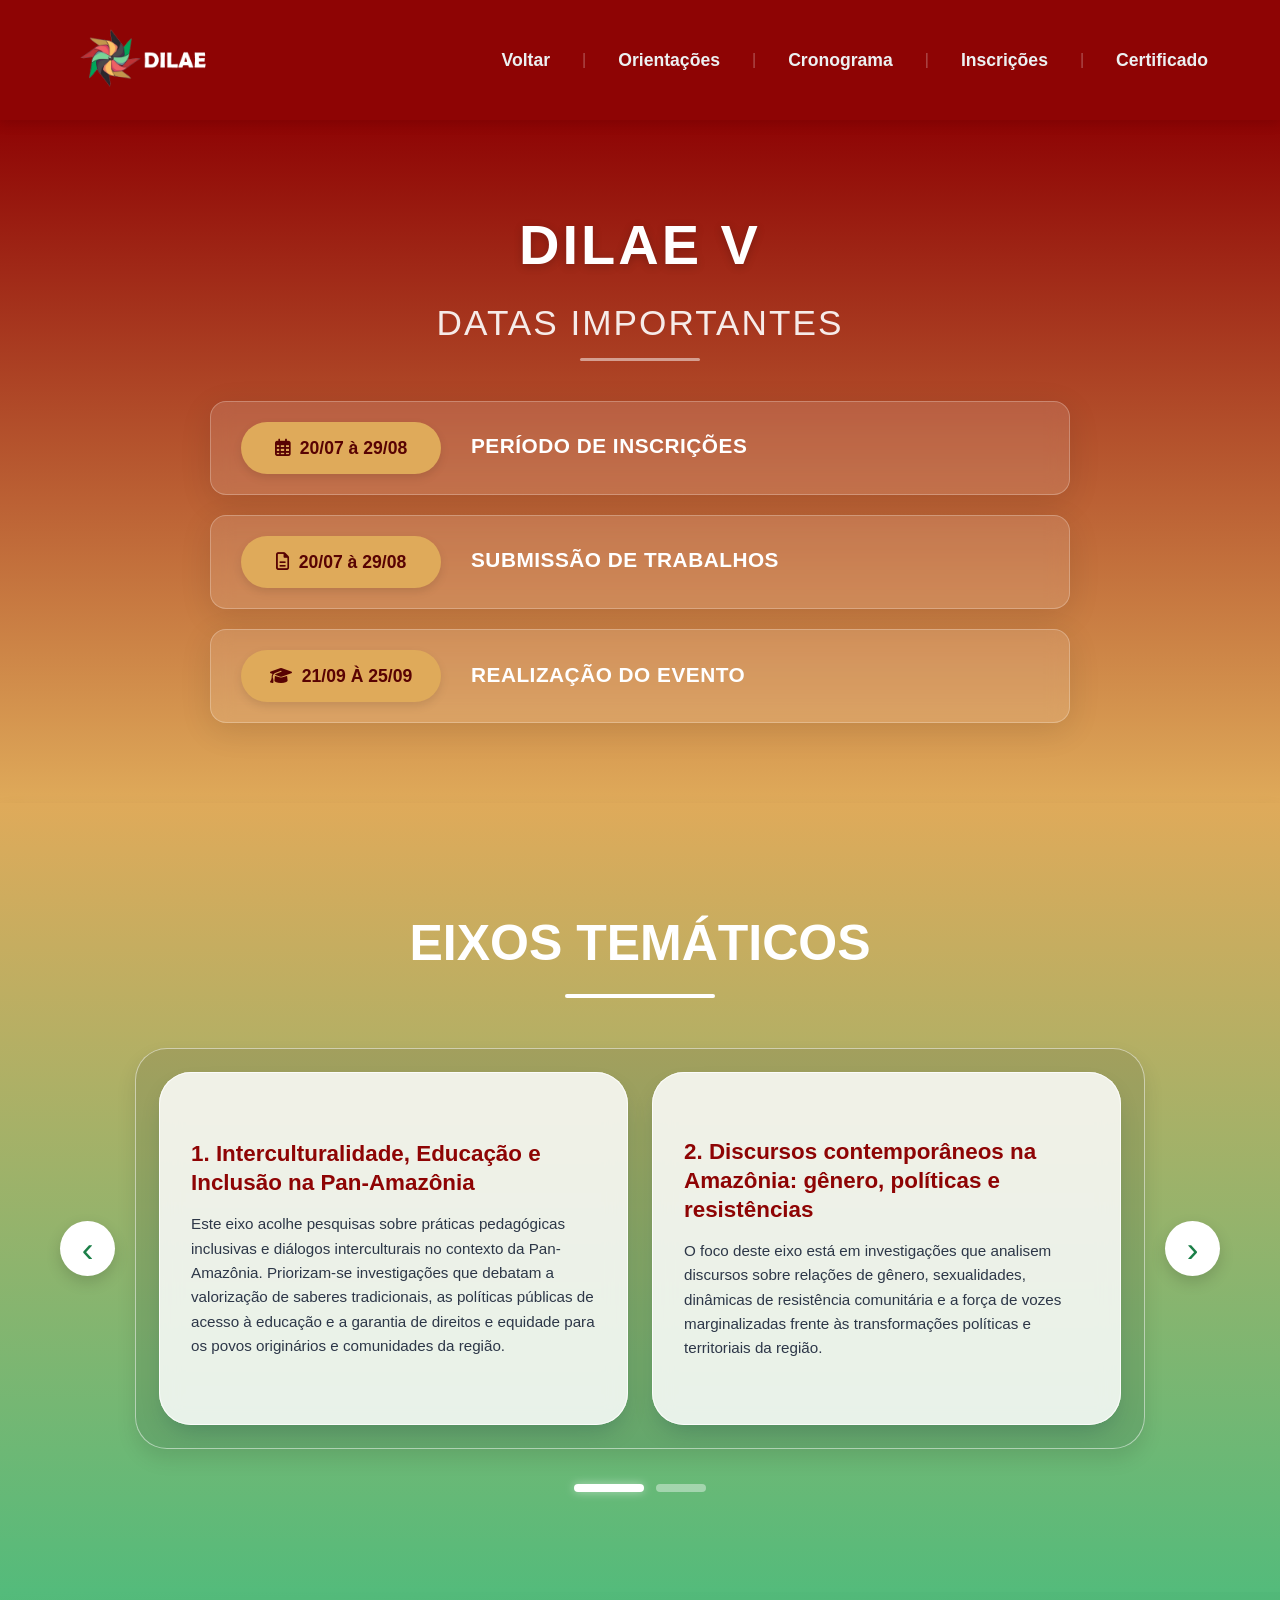
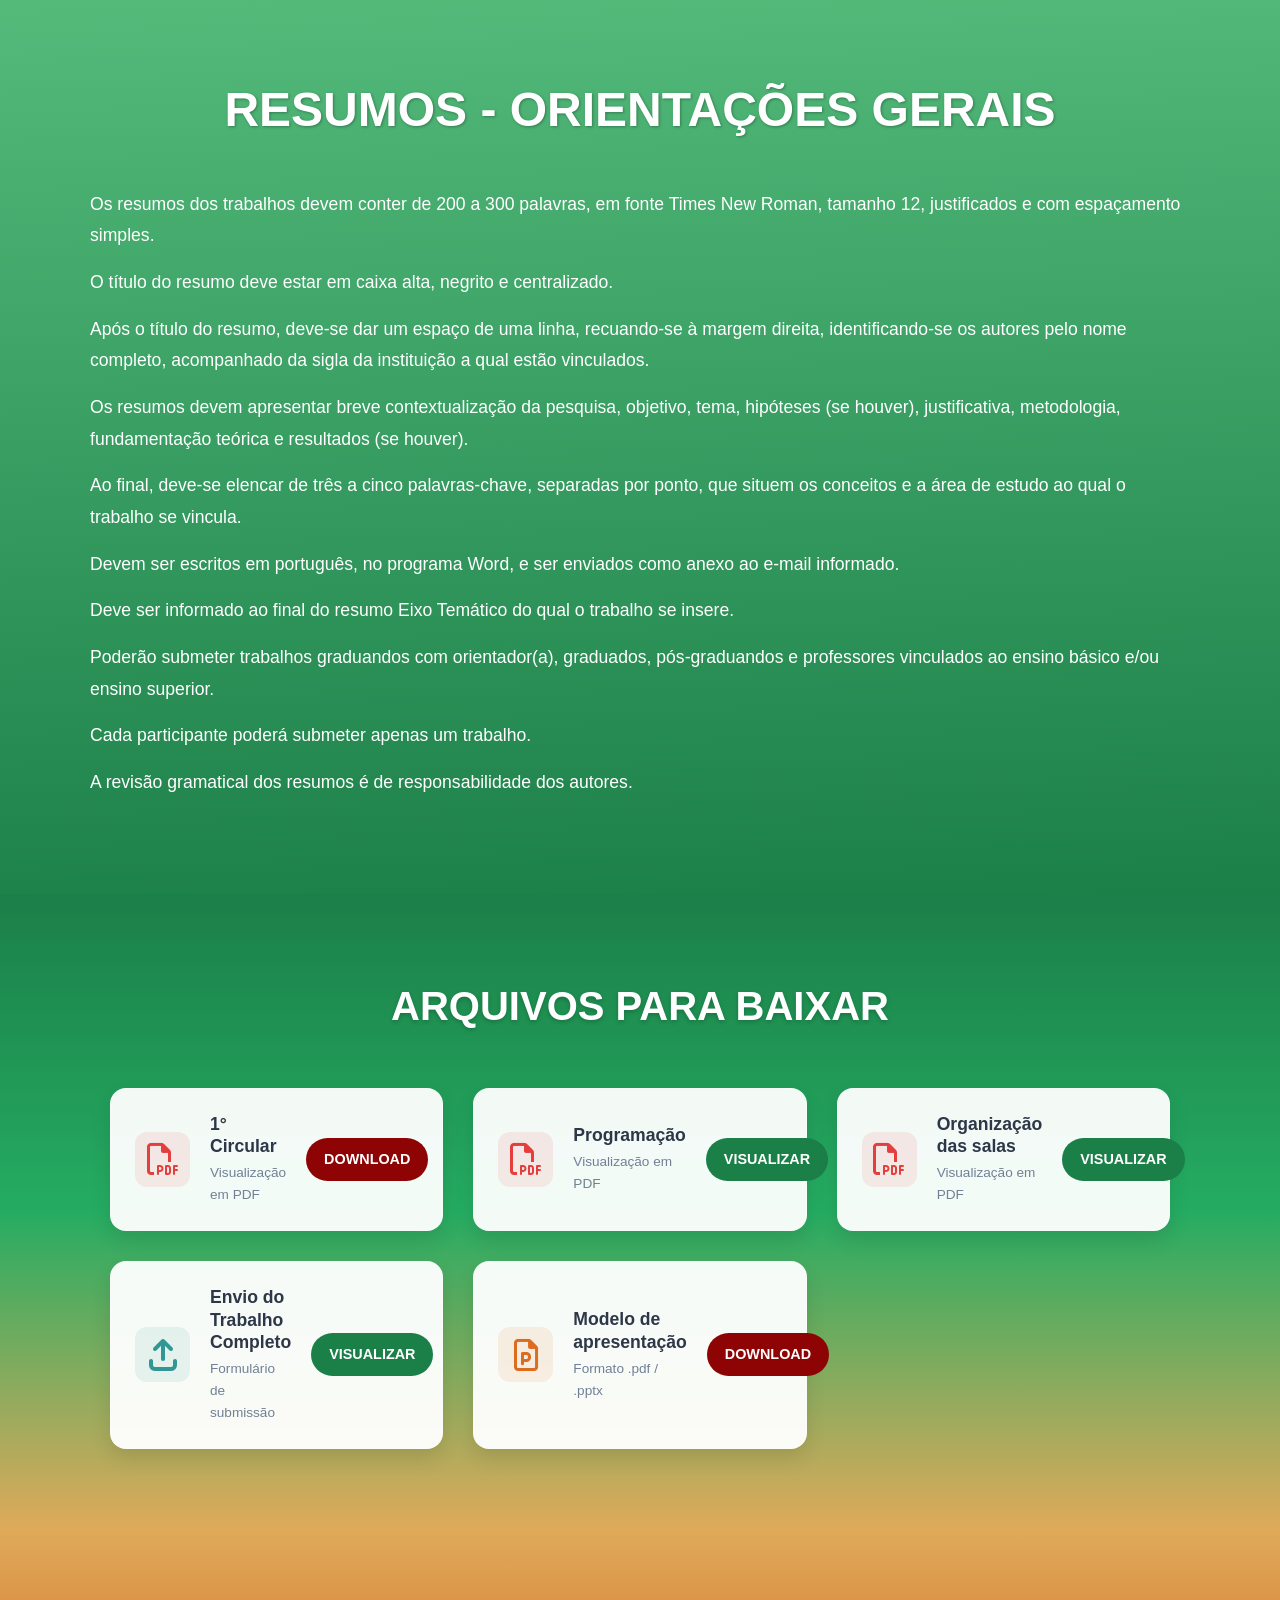
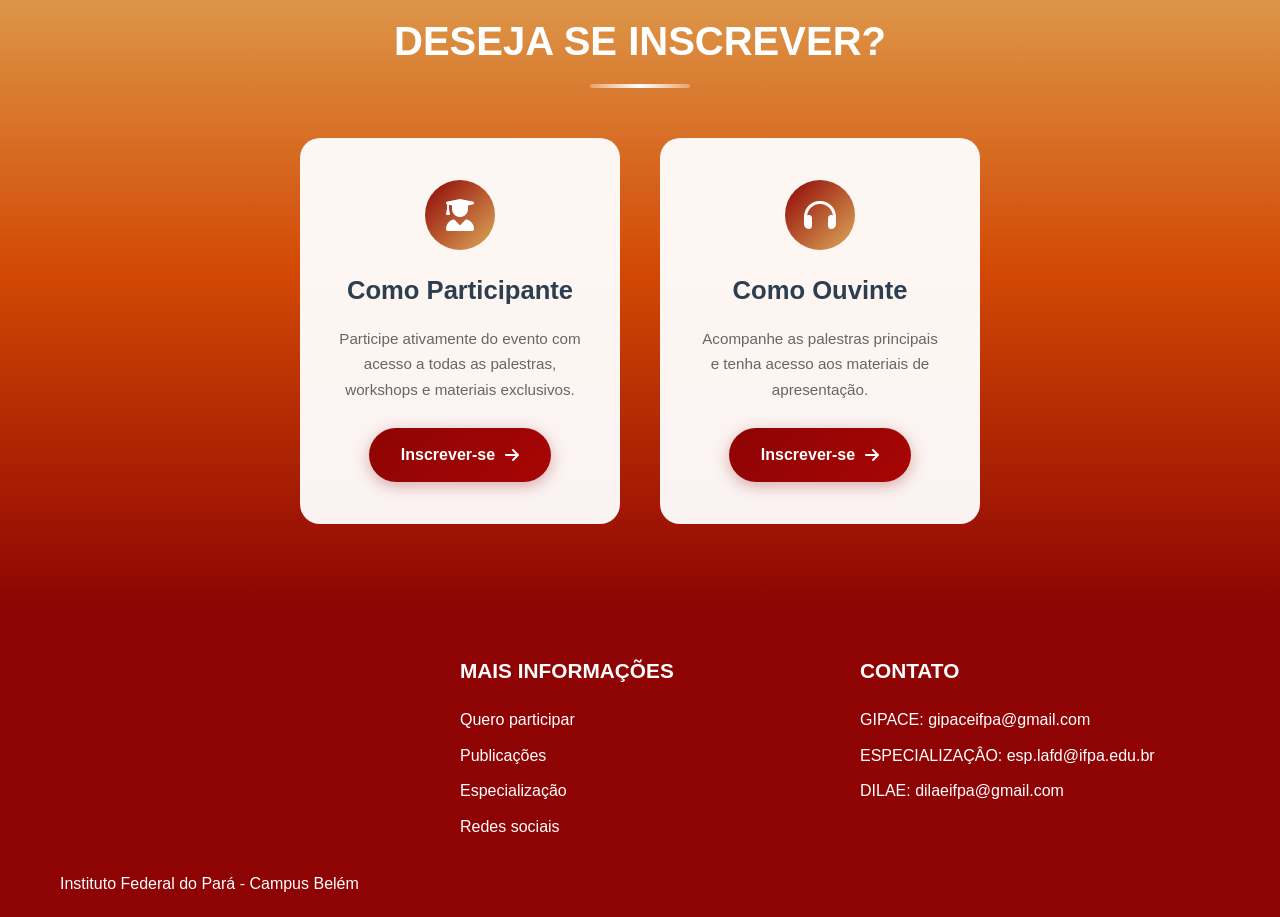
==== detalhes.html @ 15bc2381 "Update detalhes.html" ====
<!DOCTYPE html>
<html lang="pt-br">
<head>
    <meta charset="UTF-8">
    <meta name="viewport" content="width=device-width, initial-scale=1.0">
    <title>Detalhes do evento</title>
    <link rel="stylesheet" href="https://cdnjs.cloudflare.com/ajax/libs/font-awesome/6.4.0/css/all.min.css">
    <link rel="stylesheet" href="detalhes.css">
</head>

<body>
    <!-- Header com Menu -->
    <header>
        <div class="container menu-container">
            <div class="logo-container">
                <img src="lohoheader.png" alt="Logo do Evento" class="logo-img">
            </div>
            
            <!-- Botão Hamburguer -->
            <div class="menu-toggle" id="menuToggle">
                <i class="fas fa-bars"></i>
            </div>
            
            <!-- Menu Desktop -->
            <nav class="menu-nav desktop-menu" id="menuNav">
                <ul>
                    <li><a href="index.html">Voltar</a></li>
                    <li class="menu-divider">|</li>
                    <li><a href="#hero">Orientações</a></li>
                    <li class="menu-divider">|</li>
                    <li><a href="#cronograma">Cronograma</a></li>
                    <li class="menu-divider">|</li>
                    <li><a href="#inscricao">Inscrições</a></li>
                    <li class="menu-divider">|</li>
                    <li><a href="#">Certificado</a></li>
                </ul>
            </nav>
        </div>

        <!-- Menu Mobile (overlay) -->
        <div class="mobile-menu-overlay" id="mobileMenuOverlay">
            <div class="mobile-menu-content">
                <div class="mobile-menu-header">
                    <span class="mobile-menu-title">MENU</span>
                    <button class="mobile-menu-close" id="menuClose">
                        <i class="fas fa-times"></i>
                    </button>
                </div>
                <nav class="mobile-menu-nav">
                    <ul>
                        <li><a href="index.html" class="mobile-link">Voltar</a></li>
                        <li><a href="#hero" class="mobile-link active">Orientações</a></li>
                        <li><a href="#cronograma" class="mobile-link">Cronograma</a></li>
                        <li><a href="#inscricao" class="mobile-link">Inscrições</a></li>
                        <li><a href="#" class="mobile-link">Certificado</a></li>
                    </ul>
                </nav>
            </div>
        </div>
    </header>

    <!-- Seção Cronograma -->
    <section class="cronograma" id="cronograma">
        <div class="container cronograma-container">
            <div class="cronograma-titulo">
                <span class="cronograma-dilae">DILAE V</span>
                <h2>DATAS IMPORTANTES</h2>
            </div>
            
            <div class="cronograma-timeline">
                <div class="cronograma-item">
                    <div class="cronograma-badge destaque">
                        <i class="fa-regular fa-calendar-days"></i>
                        <span class="cronograma-data">20/07 à 29/08</span>
                    </div>
                    <div class="cronograma-descricao">
                        <h3>PERÍODO DE INSCRIÇÕES</h3>
                    </div>
                </div>

                <div class="cronograma-item">
                    <div class="cronograma-badge destaque">
                        <i class="fa-regular fa-file-lines"></i>
                        <span class="cronograma-data">20/07 à 29/08</span>
                    </div>
                    <div class="cronograma-descricao">
                        <h3>SUBMISSÃO DE TRABALHOS</h3>
                    </div>
                </div>

                <div class="cronograma-item">
                    <div class="cronograma-badge destaque">
                        <i class="fa-solid fa-graduation-cap"></i>
                        <span class="cronograma-data">21/09 À 25/09</span>
                    </div>
                    <div class="cronograma-descricao">
                        <h3>REALIZAÇÃO DO EVENTO</h3>
                    </div>
                </div>
            </div>
        </div>
    </section>

    <!-- Seção Carrossel - Eixos Temáticos -->
    <section class="carrossel-section" id="tematico">
        <div class="container">
            <h2>EIXOS TEMÁTICOS</h2>

            <div class="carousel-container">
                <button class="nav-btn" id="prevSlide" aria-label="Slide anterior">‹</button>

                <div class="carousel-track-wrapper">
                    <div class="carousel-track" id="carouselTrack">
                        <div class="slide" data-slide="1">
                            <div class="bloco">
                                <h3>1. Interculturalidade, Educação e Inclusão na Pan-Amazônia</h3>
                                <p>Este eixo acolhe pesquisas sobre práticas pedagógicas inclusivas e diálogos interculturais no contexto da Pan-Amazônia. Priorizam-se investigações que debatam a valorização de saberes tradicionais, as políticas públicas de acesso à educação e a garantia de direitos e equidade para os povos originários e comunidades da região.</p>
                            </div>
                            <div class="bloco">
                                <h3>2. Discursos contemporâneos na Amazônia: gênero, políticas e resistências</h3>
                                <p>O foco deste eixo está em investigações que analisem discursos sobre relações de gênero, sexualidades, dinâmicas de resistência comunitária e a força de vozes marginalizadas frente às transformações políticas e territoriais da região.</p>
                            </div>
                        </div>

                        <div class="slide" data-slide="2">
                            <div class="bloco">
                                <h3>3. Artes, interculturalidades e Processos de criação na Pan-Amazônia</h3>
                                <p>Este eixo acolhe investigações sobre as manifestações artísticas, estéticas e os processos criativos na Pan-Amazônia sob uma perspectiva intercultural. Valorizam-se estudos que debatam as artes visuais, cênicas e populares, o diálogo entre saberes tradicionais e contemporâneos, e o papel da arte como expressão de identidade e resistência regional.</p>
                            </div>
                            <div class="bloco">
                                <h3>4. Imaginários e narrativas amazônicas: culturas, memorias e identidades</h3>
                                <p>Este eixo acolhe pesquisas que investigam as diversas formas de representação, simbologias e tradições orais e escritas que moldam a Amazônia. O foco está em estudos sobre a construção de memórias coletivas, a preservação de identidades locais e a circulação de saberes que tecem o imaginário social e cultural da região.</p>
                            </div>
                        </div>
                    </div>
                </div>

                <button class="nav-btn" id="nextSlide" aria-label="Próximo slide">›</button>
            </div>

            <div class="carousel-indicators" id="indicators">
                <span class="indicator active" data-index="0"></span>
                <span class="indicator" data-index="1"></span>
            </div>
        </div>
    </section>

    <!-- Seção Principal - Orientações -->
    <section class="hero" id="hero">
        <div class="container">
            <h1>RESUMOS - ORIENTAÇÕES GERAIS</h1>
            <div class="hero-content">
                <p>Os resumos dos trabalhos devem conter de 200 a 300 palavras, em fonte Times New Roman, tamanho 12, justificados e com espaçamento simples.</p>
                <p>O título do resumo deve estar em caixa alta, negrito e centralizado.</p>
                <p>Após o título do resumo, deve-se dar um espaço de uma linha, recuando-se à margem direita, identificando-se os autores pelo nome completo, acompanhado da sigla da instituição a qual estão vinculados.</p>
                <p>Os resumos devem apresentar breve contextualização da pesquisa, objetivo, tema, hipóteses (se houver), justificativa, metodologia, fundamentação teórica e resultados (se houver).</p>
                <p>Ao final, deve-se elencar de três a cinco palavras-chave, separadas por ponto, que situem os conceitos e a área de estudo ao qual o trabalho se vincula.</p>
                <p>Devem ser escritos em português, no programa Word, e ser enviados como anexo ao e-mail informado.</p>
                <p>Deve ser informado ao final do resumo Eixo Temático do qual o trabalho se insere.</p>
                <p>Poderão submeter trabalhos graduandos com orientador(a), graduados, pós-graduandos e professores vinculados ao ensino básico e/ou ensino superior.</p>
                <p>Cada participante poderá submeter apenas um trabalho.</p>
                <p>A revisão gramatical dos resumos é de responsabilidade dos autores.</p>
            </div>
        </div>
    </section>

    <!-- Seção de Downloads -->
    <section class="download">
        <div class="container download-container">
            <h1>ARQUIVOS PARA BAIXAR</h1>
            
            <div class="arquivos-grid">
                <div class="arquivo-card">
                    <div class="card-icon pdf">
                        <i class="fa-regular fa-file-pdf"></i>
                    </div>
                    <div class="card-info">
                        <h3>1° Circular</h3>
                        <p>Visualização em PDF</p>
                    </div>
                    <a href="V DILAE 2026_Primeira circular_regras de submissã_260729_151312.pdf" class="btn-download">DOWNLOAD</a>
                </div>

                <div class="arquivo-card">
                    <div class="card-icon pdf">
                        <i class="fa-regular fa-file-pdf"></i>
                    </div>
                    <div class="card-info">
                        <h3>Programação</h3>
                        <p>Visualização em PDF</p>
                    </div>
                    <a href="Programação IV DILAE.pdf" target="_blank" class="btn-visualizar">VISUALIZAR</a>
                </div>

                <div class="arquivo-card">
                    <div class="card-icon pdf">
                        <i class="fa-regular fa-file-pdf"></i>
                    </div>
                    <div class="card-info">
                        <h3>Organização das salas</h3>
                        <p>Visualização em PDF</p>
                    </div>
                    <a href="Ensalamento Dilae.pdf" target="_blank" class="btn-visualizar">VISUALIZAR</a>
                </div>

                <div class="arquivo-card">
                    <div class="card-icon link">
                        <i class="fa-solid fa-arrow-up-from-bracket"></i>
                    </div>
                    <div class="card-info">
                        <h3>Envio do Trabalho Completo</h3>
                        <p>Formulário de submissão</p>
                    </div>
                    <a href="#" target="_blank" class="btn-visualizar">VISUALIZAR</a>
                </div>

                <div class="arquivo-card">
                    <div class="card-icon pptx">
                        <i class="fa-regular fa-file-powerpoint"></i>
                    </div>
                    <div class="card-info">
                        <h3>Modelo de apresentação</h3>
                        <p>Formato .pdf / .pptx</p>
                    </div>
                    <a href="Apresentação IV DILAE.pdf" class="btn-download">DOWNLOAD</a>
                </div>
            </div>
        </div>
    </section>

    <!-- Seção de Inscrição -->
    <section class="inscricao" id="inscricao">
        <div class="container">
            <h2>DESEJA SE INSCREVER?</h2>
            <div class="opcoes-inscricao">
                <div class="opcao">
                    <div class="opcao-icon">
                        <i class="fas fa-user-graduate"></i>
                    </div>
                    <h3>Como Participante</h3>
                    <p>Participe ativamente do evento com acesso a todas as palestras, workshops e materiais exclusivos.</p>
                    <a href="https://forms.gle/CgTDR6q7Hahr9FVp6" class="btn-inscricao">Inscrever-se <i class="fas fa-arrow-right"></i></a>
                </div>
                <div class="opcao">
                    <div class="opcao-icon">
                        <i class="fas fa-headphones"></i>
                    </div>
                    <h3>Como Ouvinte</h3>
                    <p>Acompanhe as palestras principais e tenha acesso aos materiais de apresentação.</p>
                    <a href="https://forms.gle/Tiye6kiETq65263W9" class="btn-inscricao">Inscrever-se <i class="fas fa-arrow-right"></i></a>
                </div>
            </div>
        </div>
    </section>

    <!-- Footer -->
    <footer>
        <div class="container">
            <div class="footer-content">
                <div class="footer-column">
                    <div class="mapbox"></div>
                    <iframe src="https://www.google.com/maps/embed?pb=!1m18!1m12!1m3!1d39885630163608703!2d-48.46026594357269!3d-1.437298296395028!2m3!1f0!2f0!3f0!3m2!1i1024!2i768!4f13.1!3m3!1m2!1s0x92a48c12e611982f%3A0x5ace4d45a86e975d!2sIFPA%20-%20Instituto%20Federal%20de%20Educa%C3%A7%C3%A3o%2C%20Ci%C3%AAncia%20e%20Tecnologia%20do%20Par%C3%A1%2C%20Campus%20Bel%C3%A9m!5e0!3m2!1spt-BR!2sbr!4v1724461632083!5m2!1spt-BR!2sbr" width="300px" height="210" style="border:0;" allowfullscreen="" loading="lazy" referrerpolicy="no-referrer-when-downgrade"></iframe>
                    <p style="color: #fff;">Instituto Federal do Pará - Campus Belém</p>
                </div>
                <div class="footer-column">
                    <h3>MAIS INFORMAÇÕES</h3>
                    <a href="#">Quero participar</a>
                    <a href="publicacoes.html">Publicações</a>
                    <a href="gipace.html">Especialização</a>
                    <a href="https://www.instagram.com/dilaeifpa/">Redes sociais</a>
                </div>
                <div class="footer-column">
                    <h3>CONTATO</h3>
                    <p>GIPACE: gipaceifpa@gmail.com</p>
                    <p>ESPECIALIZAÇÂO: esp.lafd@ifpa.edu.br</p>
                    <p>DILAE: dilaeifpa@gmail.com</p>
                </div>
            </div>
        </div>
    </footer>

    <script src="detalhe.js"></script>
</body>
</html>
---- detalhes.css ----
* {
    margin: 0;
    padding: 0;
    box-sizing: border-box;
    font-family: 'Segoe UI', Tahoma, Geneva, Verdana, sans-serif;
}

body {
    background-color: #f5f7fa;
    color: #333;
    line-height: 1.6;
}

.container {
    max-width: 1200px;
    margin: 0 auto;
    padding: 0 20px;
}

/* Header e Menu */
header {
    background-color: #8e0404;
    color: white;
    padding: 0px 0;
    position: sticky;
    top: 0;
    z-index: 100;
    box-shadow: 0 4px 12px rgba(0, 0, 0, 0.1);
}

.menu-container {
    display: flex;
    justify-content: space-between;
    align-items: center;
}

.logo-container {
    display: flex;
    align-items: center;
    gap: 15px;
}

.logo-img {
    height: 120px;
    width: auto;
    border-radius: 8px;
    object-fit: cover;
}

/* Menu Desktop */
.menu-nav ul {
    display: flex;
    list-style: none;
    gap: 20px;
    align-items: center;
}

.menu-nav li {
    list-style: none;
}

.menu-nav a {
    color: #ecf0f1;
    text-decoration: none;
    font-weight: 600;
    font-size: 1.1rem;
    padding: 8px 12px;
    border-radius: 4px;
    transition: all 0.3s ease;
}

.menu-nav a:hover {
    background-color: #ffffff;
    color: #8e0404;
}

.menu-divider {
    color: rgba(255, 255, 255, 0.3);
    font-weight: 300;
}

.menu-toggle {
    display: none;
    font-size: 1.8rem;
    cursor: pointer;
    color: white;
    background: none;
    border: none;
    padding: 10px;
}

/* ============================================
   MENU MOBILE - OVERLAY ESTILO MODERNO
   ============================================ */
.mobile-menu-overlay {
    position: fixed;
    top: 0;
    right: -100%;
    width: 100%;
    max-width: 380px;
    height: 100vh;
    background-color: #8e0404;
    z-index: 1000;
    transition: right 0.4s cubic-bezier(0.22, 1, 0.36, 1);
    box-shadow: -10px 0 40px rgba(0, 0, 0, 0.3);
    overflow-y: auto;
}

.mobile-menu-overlay.active {
    right: 0;
}

.mobile-menu-content {
    padding: 30px 25px;
    display: flex;
    flex-direction: column;
    height: 100%;
}

.mobile-menu-header {
    display: flex;
    justify-content: space-between;
    align-items: center;
    padding-bottom: 25px;
    border-bottom: 1px solid rgba(255, 255, 255, 0.15);
    margin-bottom: 30px;
}

.mobile-menu-title {
    font-size: 1.1rem;
    font-weight: 700;
    color: rgba(255, 255, 255, 0.6);
    letter-spacing: 2px;
}

.mobile-menu-close {
    background: rgba(255, 255, 255, 0.1);
    border: none;
    color: white;
    width: 44px;
    height: 44px;
    border-radius: 50%;
    font-size: 1.4rem;
    cursor: pointer;
    transition: all 0.3s ease;
    display: flex;
    align-items: center;
    justify-content: center;
}

.mobile-menu-close:hover {
    background: rgba(255, 255, 255, 0.2);
    transform: rotate(90deg);
}

.mobile-menu-nav ul {
    list-style: none;
    display: flex;
    flex-direction: column;
    gap: 5px;
}

.mobile-menu-nav li {
    list-style: none;
}

.mobile-menu-nav a {
    display: block;
    color: rgba(255, 255, 255, 0.7);
    text-decoration: none;
    font-size: 1.2rem;
    font-weight: 500;
    padding: 14px 18px;
    border-radius: 12px;
    transition: all 0.3s ease;
    letter-spacing: 0.3px;
}

.mobile-menu-nav a:hover {
    background: rgba(255, 255, 255, 0.08);
    color: white;
    padding-left: 24px;
}

.mobile-menu-nav a.active {
    background: rgba(255, 255, 255, 0.15);
    color: #ffffff;
    padding-left: 24px;
    border-left: 4px solid #dfaa5a;
}

/* ============================================
   SEÇÃO CRONOGRAMA - COM DILAE V EM DESTAQUE
   ============================================ */
.cronograma {
    background: linear-gradient(180deg, #8e0404, #dfaa5a);
    padding: 80px 0;
    box-shadow: 0 6px 15px rgba(0, 0, 0, 0.15);
}

.cronograma-container {
    max-width: 900px;
    margin: 0 auto;
}

.cronograma-titulo {
    text-align: center;
    margin-bottom: 50px;
}

.cronograma-dilae {
    display: block;
    font-size: 3.5rem;
    font-weight: 800;
    color: #ffffff;
    text-shadow: 0 2px 10px rgba(0, 0, 0, 0.2);
    letter-spacing: 3px;
    margin-bottom: 5px;
}

.cronograma-titulo h2 {
    color: rgba(255, 255, 255, 0.9);
    font-size: 2.2rem;
    font-weight: 300;
    position: relative;
    display: inline-block;
    letter-spacing: 2px;
}

.cronograma-titulo h2::after {
    content: '';
    position: absolute;
    bottom: -10px;
    left: 50%;
    transform: translateX(-50%);
    width: 120px;
    height: 3px;
    background: rgba(255, 255, 255, 0.5);
    border-radius: 2px;
}

.cronograma-timeline {
    display: flex;
    flex-direction: column;
    gap: 20px;
    margin-top: 30px;
}

.cronograma-item {
    display: flex;
    align-items: center;
    background: rgba(255, 255, 255, 0.12);
    backdrop-filter: blur(10px);
    -webkit-backdrop-filter: blur(10px);
    border: 1px solid rgba(255, 255, 255, 0.25);
    border-radius: 16px;
    padding: 20px 30px;
    gap: 30px;
    transition: all 0.3s ease;
    box-shadow: 0 8px 32px 0 rgba(0, 0, 0, 0.1);
}

.cronograma-item:hover {
    transform: translateY(-4px);
    background: rgba(255, 255, 255, 0.2);
    box-shadow: 0 12px 40px 0 rgba(0, 0, 0, 0.15);
    border-color: rgba(255, 255, 255, 0.4);
}

.cronograma-badge {
    background-color: white;
    color: #8e0404;
    padding: 12px 20px;
    border-radius: 30px;
    font-weight: 700;
    font-size: 1.1rem;
    display: flex;
    align-items: center;
    gap: 10px;
    box-shadow: 0 4px 10px rgba(0, 0, 0, 0.1);
    min-width: 200px;
    justify-content: center;
    flex-shrink: 0;
}

.cronograma-badge.destaque {
    background-color: #dfaa5a;
    color: #580303;
}

.cronograma-badge i {
    font-size: 1.1rem;
}

.cronograma-descricao {
    flex: 1;
    text-align: left;
}

.cronograma-descricao h3 {
    color: #ffffff;
    font-size: 1.3rem;
    font-weight: 700;
    margin-bottom: 4px;
    letter-spacing: 0.5px;
}

@media (max-width: 768px) {
    .cronograma {
        padding: 60px 0;
    }
    .cronograma-item {
        flex-direction: column;
        align-items: flex-start;
        gap: 15px;
        padding: 20px;
    }
    .cronograma-badge {
        width: 100%;
    }
    .cronograma-descricao {
        text-align: center;
        width: 100%;
    }
    .cronograma-dilae {
        font-size: 2.5rem;
    }
    .cronograma-titulo h2 {
        font-size: 1.6rem;
    }
    .cronograma-descricao h3 {
        font-size: 1.1rem;
    }
}

@media (max-width: 480px) {
    .cronograma-dilae {
        font-size: 2rem;
    }
    .cronograma-titulo h2 {
        font-size: 1.3rem;
    }
    .cronograma-item {
        padding: 15px;
    }
    .cronograma-badge {
        font-size: 0.95rem;
        padding: 10px 15px;
        min-width: unset;
    }
}

/* ============================================
   CARROSSEL DE EIXOS TEMÁTICOS
   ============================================ */
.carrossel-section {
    background: linear-gradient(180deg, #dfaa5a, #54bb7b);
    padding: 100px 0;
    box-shadow: 0 6px 15px rgba(0, 0, 0, 0.08);
}

.carrossel-section h2 {
    color: white;
    margin-bottom: 50px;
    font-size: 50px;
    text-align: center;
    position: relative;
    padding-bottom: 15px;
}

.carrossel-section h2::after {
    content: '';
    position: absolute;
    bottom: 0;
    left: 50%;
    transform: translateX(-50%);
    width: 150px;
    height: 4px;
    background-color: white;
    border-radius: 2px;
}

.carousel-container {
    display: flex;
    align-items: center;
    justify-content: center;
    gap: 20px;
    width: 100%;
}

.carousel-track-wrapper {
    flex: 1;
    overflow: hidden;
    border-radius: 2rem;
    background: rgba(10, 25, 35, 0.1);
    box-shadow: inset 0 0 0 1px rgba(255, 255, 255, 0.5), 0 10px 20px rgba(0, 0, 0, 0.1);
}

.carousel-track {
    display: flex;
    transition: transform 0.5s cubic-bezier(0.25, 0.1, 0.15, 1.05);
}

.slide {
    flex: 0 0 100%;
    display: grid;
    grid-template-columns: 1fr 1fr;
    gap: 1.5rem;
    padding: 1.5rem;
}

.bloco {
    background: rgba(255, 255, 255, 0.85);
    backdrop-filter: blur(10px);
    border-radius: 2rem;
    padding: 2.5rem 2rem;
    box-shadow: 0 12px 25px -8px rgba(0, 40, 60, 0.25),
                0 0 0 1px rgba(255, 255, 255, 0.8) inset;
    transition: transform 0.2s ease, box-shadow 0.3s;
    display: flex;
    flex-direction: column;
    justify-content: center;
    min-height: 280px;
}

.bloco:hover {
    transform: translateY(-4px);
    box-shadow: 0 20px 30px -10px rgba(0, 0, 0, 0.2);
    background: rgba(255, 255, 255, 0.95);
}

.bloco h3 {
    font-size: 1.4rem;
    font-weight: 700;
    color: #8e0404;
    margin-bottom: 15px;
    line-height: 1.3;
}

.bloco p {
    font-size: 0.95rem;
    color: #2d3748;
    line-height: 1.6;
}

.nav-btn {
    background: white;
    border: none;
    width: 55px;
    height: 55px;
    border-radius: 50%;
    font-size: 2.2rem;
    font-weight: 400;
    display: flex;
    align-items: center;
    justify-content: center;
    cursor: pointer;
    box-shadow: 0 6px 15px rgba(0, 0, 0, 0.15);
    transition: all 0.2s ease;
    color: #1b7f48;
    user-select: none;
    flex-shrink: 0;
}

.nav-btn:hover {
    background: #1b7f48;
    color: white;
    transform: scale(1.1);
}

.carousel-indicators {
    display: flex;
    justify-content: center;
    gap: 12px;
    margin-top: 35px;
}

.indicator {
    width: 50px;
    height: 8px;
    border-radius: 10px;
    background: rgba(255, 255, 255, 0.4);
    cursor: pointer;
    transition: 0.3s ease;
}

.indicator.active {
    background: white;
    width: 70px;
    box-shadow: 0 0 10px rgba(255, 255, 255, 0.5);
}

@media (max-width: 992px) {
    .slide {
        grid-template-columns: 1fr 1fr;
        gap: 1rem;
        padding: 1rem;
    }
    .bloco {
        padding: 1.8rem 1.5rem;
        min-height: 220px;
    }
    .bloco h3 {
        font-size: 1.2rem;
    }
    .bloco p {
        font-size: 0.9rem;
    }
    .carrossel-section h2 {
        font-size: 2.5rem;
    }
}

@media (max-width: 640px) {
    .slide {
        grid-template-columns: 1fr;
        gap: 0.8rem;
        padding: 0.6rem;
    }
    .bloco {
        padding: 1.5rem 1.2rem;
        min-height: 180px;
        border-radius: 1.5rem;
    }
    .bloco h3 {
        font-size: 1.1rem;
        margin-bottom: 10px;
    }
    .bloco p {
        font-size: 0.85rem;
        line-height: 1.5;
    }
    .carrossel-section h2 {
        font-size: 2rem;
        margin-bottom: 30px;
    }
    .nav-btn {
        width: 40px;
        height: 40px;
        font-size: 1.6rem;
    }
    .carousel-container {
        gap: 8px;
    }
    .carousel-indicators {
        margin-top: 20px;
        gap: 8px;
    }
    .indicator {
        width: 30px;
        height: 6px;
    }
    .indicator.active {
        width: 45px;
    }
}

@media (max-width: 400px) {
    .slide {
        padding: 0.3rem;
        gap: 0.5rem;
    }
    .bloco {
        padding: 1rem 0.8rem;
        min-height: 150px;
        border-radius: 1.2rem;
    }
    .bloco h3 {
        font-size: 0.95rem;
    }
    .bloco p {
        font-size: 0.8rem;
    }
    .nav-btn {
        width: 32px;
        height: 32px;
        font-size: 1.2rem;
    }
}

/* ============================================
   SEÇÃO HERO - ORIENTAÇÕES
   ============================================ */
.hero {
    padding: 80px 0;
    background: linear-gradient(178deg, #54bb7b, #1b7f48);
    color: white;
    text-align: left;
}

.hero h1 {
    font-size: 3rem;
    margin-bottom: 40px;
    text-shadow: 1px 1px 3px rgba(0, 0, 0, 0.3);
    text-align: center;
}

.hero-content p {
    font-size: 1.1rem;
    max-width: 1100px;
    margin: 0 auto 15px auto;
    line-height: 1.8;
}

@media (max-width: 768px) {
    .hero {
        padding: 50px 0;
    }
    .hero h1 {
        font-size: 2rem;
    }
    .hero-content p {
        font-size: 1rem;
    }
}

/* ============================================
   SEÇÃO DE DOWNLOADS
   ============================================ */
.download {
    padding: 80px 0;
    background: linear-gradient(180deg, #1b7f48, #25ac62, #dfaa5a);
    color: white;
}

.download-container {
    max-width: 1100px;
    margin: 0 auto;
    padding: 0 20px;
}

.download h1 {
    font-size: 2.5rem;
    margin-bottom: 50px;
    text-shadow: 0 2px 4px rgba(0, 0, 0, 0.2);
    text-align: center;
    font-weight: 700;
}

.arquivos-grid {
    display: grid;
    grid-template-columns: repeat(auto-fit, minmax(300px, 1fr));
    gap: 30px;
    justify-content: center;
}

.arquivo-card {
    background: rgba(255, 255, 255, 0.95);
    border-radius: 16px;
    padding: 24px;
    display: flex;
    align-items: center;
    gap: 20px;
    box-shadow: 0 10px 20px rgba(0, 0, 0, 0.1);
    transition: transform 0.3s cubic-bezier(0.25, 0.8, 0.25, 1), box-shadow 0.3s ease;
    border: 1px solid rgba(255, 255, 255, 0.3);
}

.arquivo-card:hover {
    transform: translateY(-5px);
    box-shadow: 0 15px 30px rgba(0, 0, 0, 0.15);
}

.card-icon {
    font-size: 2rem;
    width: 55px;
    height: 55px;
    border-radius: 12px;
    display: flex;
    align-items: center;
    justify-content: center;
    flex-shrink: 0;
}

.card-icon.docx {
    background-color: rgba(43, 108, 176, 0.1);
    color: #2b6cb0;
}

.card-icon.pdf {
    background-color: rgba(229, 62, 62, 0.1);
    color: #e53e3e;
}

.card-icon.pptx {
    background-color: rgba(221, 107, 32, 0.1);
    color: #dd6b20;
}

.card-icon.link {
    background-color: rgba(49, 151, 149, 0.1);
    color: #319795;
}

.card-info {
    flex-grow: 1;
}

.card-info h3 {
    font-size: 1.1rem;
    color: #2d3748;
    margin-bottom: 4px;
    font-weight: 600;
    line-height: 1.3;
}

.card-info p {
    font-size: 0.85rem;
    color: #718096;
    margin: 0;
    text-align: left;
    text-shadow: none;
}

.btn-download,
.btn-visualizar {
    padding: 10px 18px;
    font-size: 0.9rem;
    font-weight: 700;
    text-decoration: none;
    border-radius: 30px;
    transition: all 0.2s ease;
    text-align: center;
    white-space: nowrap;
}

.btn-download {
    background-color: #8e0404;
    color: white;
}

.btn-download:hover {
    background-color: #d34a05;
    transform: scale(1.03);
}

.btn-visualizar {
    background-color: #1b7f48;
    color: white;
}

.btn-visualizar:hover {
    background-color: #25ac62;
    transform: scale(1.03);
}

@media (max-width: 640px) {
    .arquivo-card {
        flex-direction: column;
        text-align: center;
        padding: 20px;
    }
    .card-info p {
        text-align: center;
        margin-bottom: 15px;
    }
    .btn-download,
    .btn-visualizar {
        width: 100%;
    }
    .download h1 {
        font-size: 2rem;
    }
}

/* ============================================
   SEÇÃO DE INSCRIÇÃO
   ============================================ */
.inscricao {
    background: linear-gradient(180deg, #dfaa5a, #d34a05, #8e0404);
    padding: 80px 0;
    text-align: center;
}

.inscricao h2 {
    color: white;
    margin-bottom: 50px;
    font-size: 2.5rem;
    position: relative;
    padding-bottom: 15px;
}

.inscricao h2::after {
    content: '';
    position: absolute;
    bottom: 0;
    left: 50%;
    transform: translateX(-50%);
    width: 100px;
    height: 4px;
    background: linear-gradient(90deg, rgba(255, 255, 255, 0.3), white, rgba(255, 255, 255, 0.3));
    border-radius: 2px;
}

.opcoes-inscricao {
    display: flex;
    justify-content: center;
    gap: 40px;
    flex-wrap: wrap;
}

.opcao {
    background: rgba(255, 255, 255, 0.95);
    border-radius: 20px;
    padding: 40px 35px;
    width: 320px;
    transition: all 0.4s ease;
    border: 2px solid transparent;
    position: relative;
    overflow: hidden;
}

.opcao::before {
    content: '';
    position: absolute;
    top: 0;
    left: 0;
    right: 0;
    height: 4px;
    background: linear-gradient(90deg, #8e0404, #dfaa5a);
    opacity: 0;
    transition: opacity 0.4s ease;
}

.opcao:hover {
    transform: translateY(-8px);
    box-shadow: 0 20px 40px rgba(0, 0, 0, 0.15);
    border-color: #8e0404;
    background: #ffffff;
}

.opcao:hover::before {
    opacity: 1;
}

.opcao-icon {
    width: 70px;
    height: 70px;
    background: linear-gradient(135deg, #8e0404, #dfaa5a);
    border-radius: 50%;
    display: flex;
    align-items: center;
    justify-content: center;
    margin: 0 auto 20px auto;
    font-size: 2rem;
    color: white;
    transition: all 0.4s ease;
}

.opcao:hover .opcao-icon {
    transform: scale(1.1) rotate(-5deg);
    box-shadow: 0 10px 25px rgba(142, 4, 4, 0.3);
}

.opcao h3 {
    color: #2c3e50;
    margin-bottom: 15px;
    font-size: 1.6rem;
    font-weight: 700;
}

.opcao p {
    color: #666;
    margin-bottom: 25px;
    font-size: 0.95rem;
    line-height: 1.7;
}

.btn-inscricao {
    display: inline-flex;
    align-items: center;
    gap: 10px;
    background: linear-gradient(135deg, #8e0404, #a80505);
    color: white;
    padding: 14px 32px;
    border-radius: 50px;
    text-decoration: none;
    font-weight: 600;
    font-size: 1rem;
    transition: all 0.3s ease;
    box-shadow: 0 4px 15px rgba(142, 4, 4, 0.3);
}

.btn-inscricao i {
    transition: transform 0.3s ease;
}

.btn-inscricao:hover {
    transform: translateY(-2px);
    box-shadow: 0 8px 25px rgba(142, 4, 4, 0.4);
    background: linear-gradient(135deg, #a80505, #8e0404);
}

.btn-inscricao:hover i {
    transform: translateX(5px);
}

@media (max-width: 768px) {
    .inscricao {
        padding: 60px 0;
    }
    .inscricao h2 {
        font-size: 2rem;
        margin-bottom: 35px;
    }
    .opcao {
        width: 100%;
        max-width: 350px;
        padding: 30px 25px;
    }
    .opcao-icon {
        width: 60px;
        height: 60px;
        font-size: 1.6rem;
    }
}

@media (max-width: 480px) {
    .inscricao h2 {
        font-size: 1.6rem;
    }
    .opcao {
        padding: 25px 20px;
    }
    .opcao h3 {
        font-size: 1.3rem;
    }
    .btn-inscricao {
        padding: 12px 24px;
        font-size: 0.9rem;
    }
}

/* ============================================
   FOOTER
   ============================================ */
footer {
    background-color: #8e0404;
    color: white;
    padding: 50px 0 10px;
}

.footer-content {
    display: grid;
    grid-template-columns: repeat(auto-fit, minmax(250px, 1fr));
    gap: 40px;
}

.footer-column h3 {
    font-size: 1.3rem;
    margin-bottom: 20px;
    color: white;
}

.footer-column p,
.footer-column a {
    color: white;
    margin-bottom: 10px;
    display: block;
    text-decoration: none;
    transition: color 0.3s;
}

.footer-column a:hover {
    color: #dfaa5a;
}

/* ============================================
   RESPONSIVIDADE DO MENU
   ============================================ */
@media (min-width: 769px) {
    .menu-toggle {
        display: none !important;
    }
    .mobile-menu-overlay {
        display: none !important;
    }
}

@media (max-width: 768px) {
    .menu-toggle {
        display: block !important;
    }
    .desktop-menu {
        display: none !important;
    }
    
    .menu-container {
        padding: 5px 15px;
    }
    
    .logo-img {
        height: 80px;
    }
}
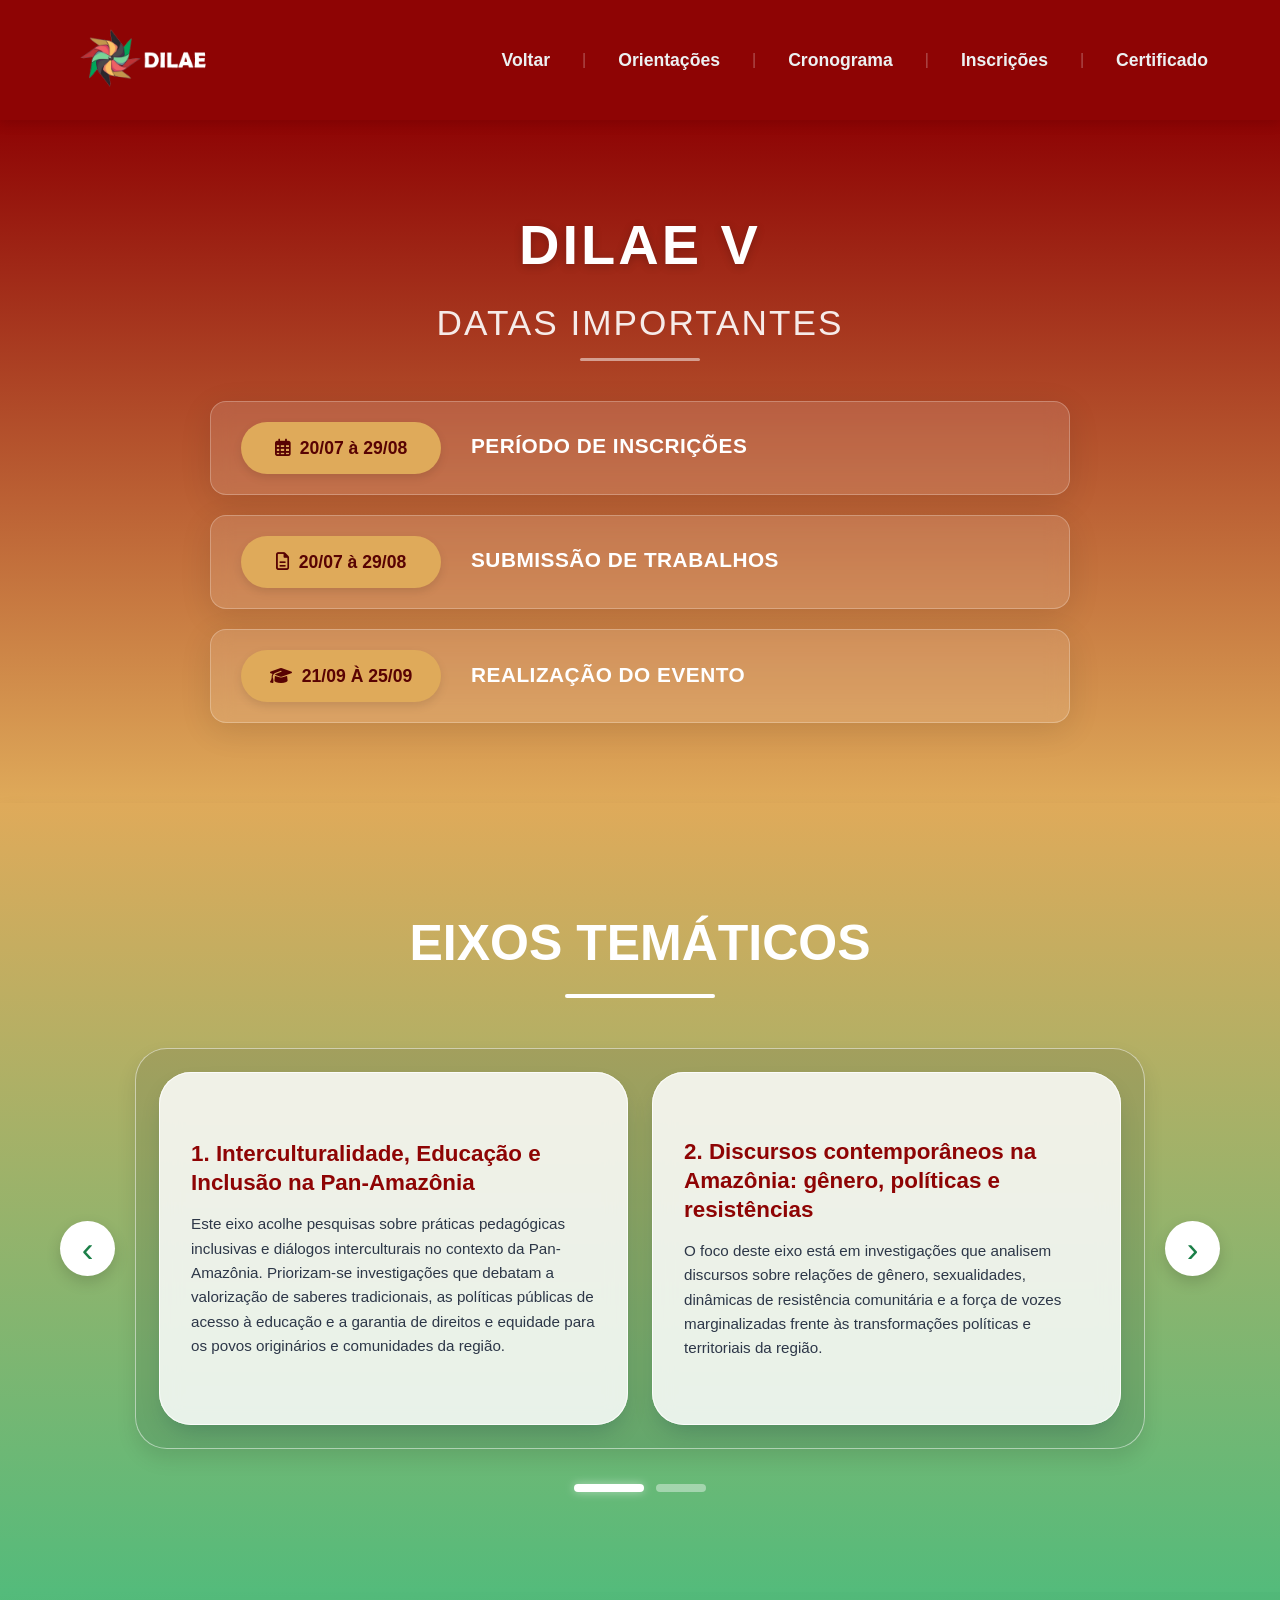
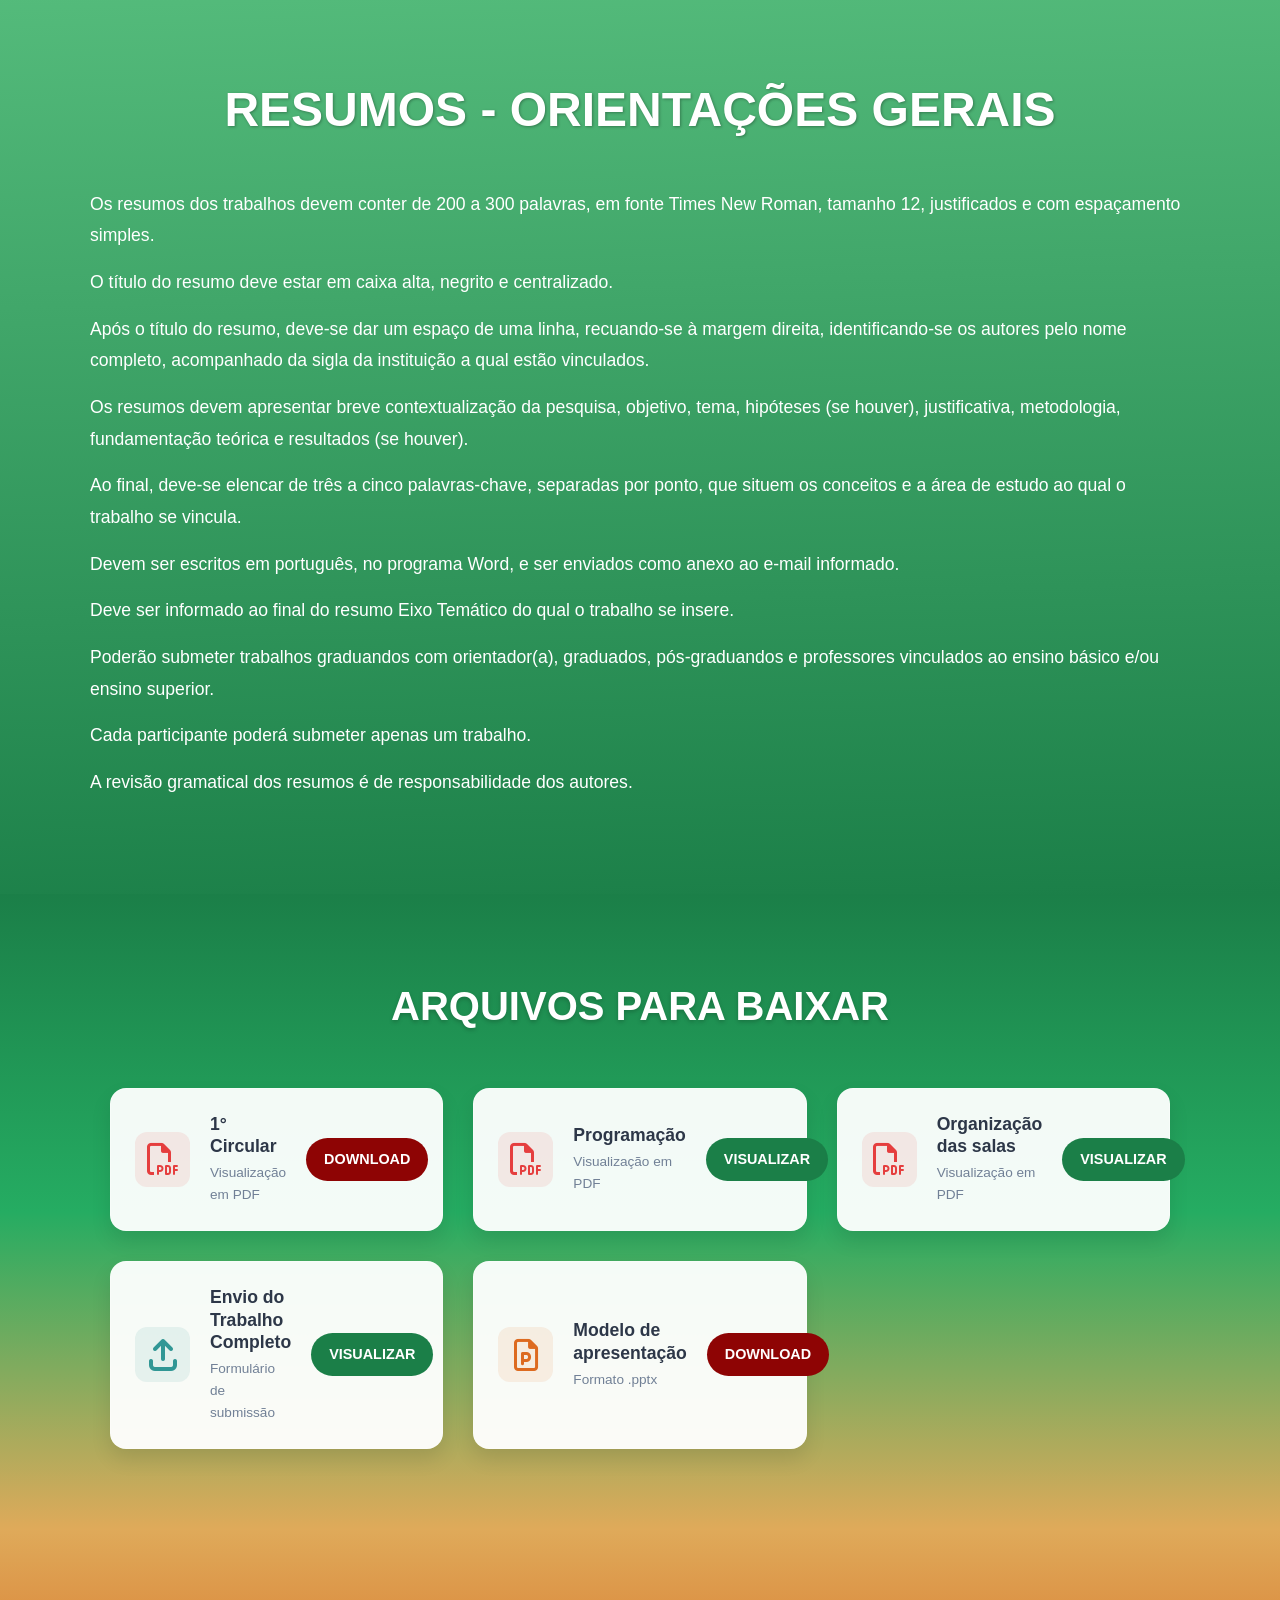
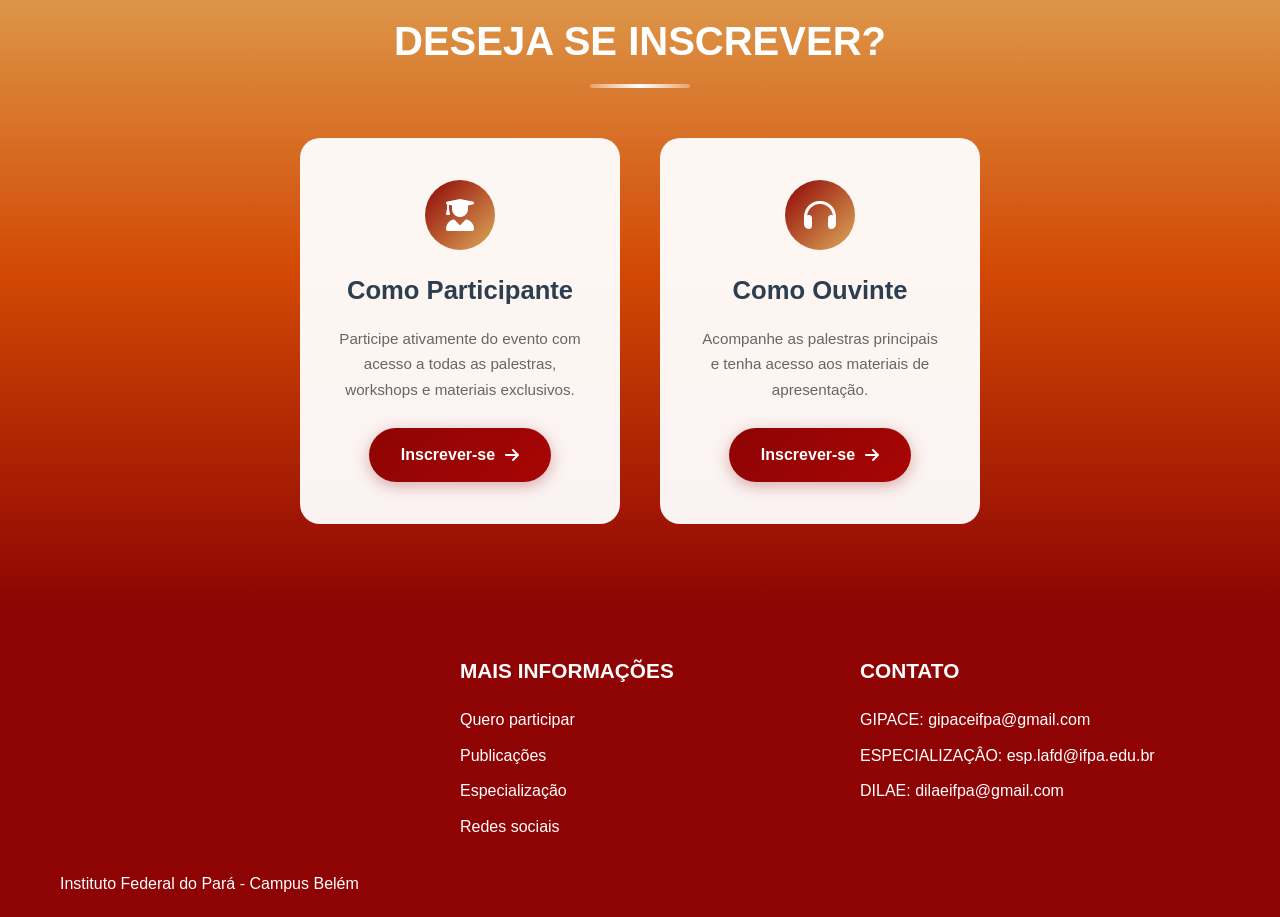
==== commit c19472c1: "Refactor detalhes.html structure and content" ====
--- a/detalhes.html
+++ b/detalhes.html
@@ -220,9 +220,9 @@
                     </div>
                     <div class="card-info">
                         <h3>Modelo de apresentação</h3>
-                        <p>Formato .pdf / .pptx</p>
-                    </div>
-                    <a href="Apresentação IV DILAE.pdf" class="btn-download">DOWNLOAD</a>
+                        <p>Formato .pptx</p>
+                    </div>
+                    <a href="Apresentação V DILAE.pptx" class="btn-download">DOWNLOAD</a>
                 </div>
             </div>
         </div>
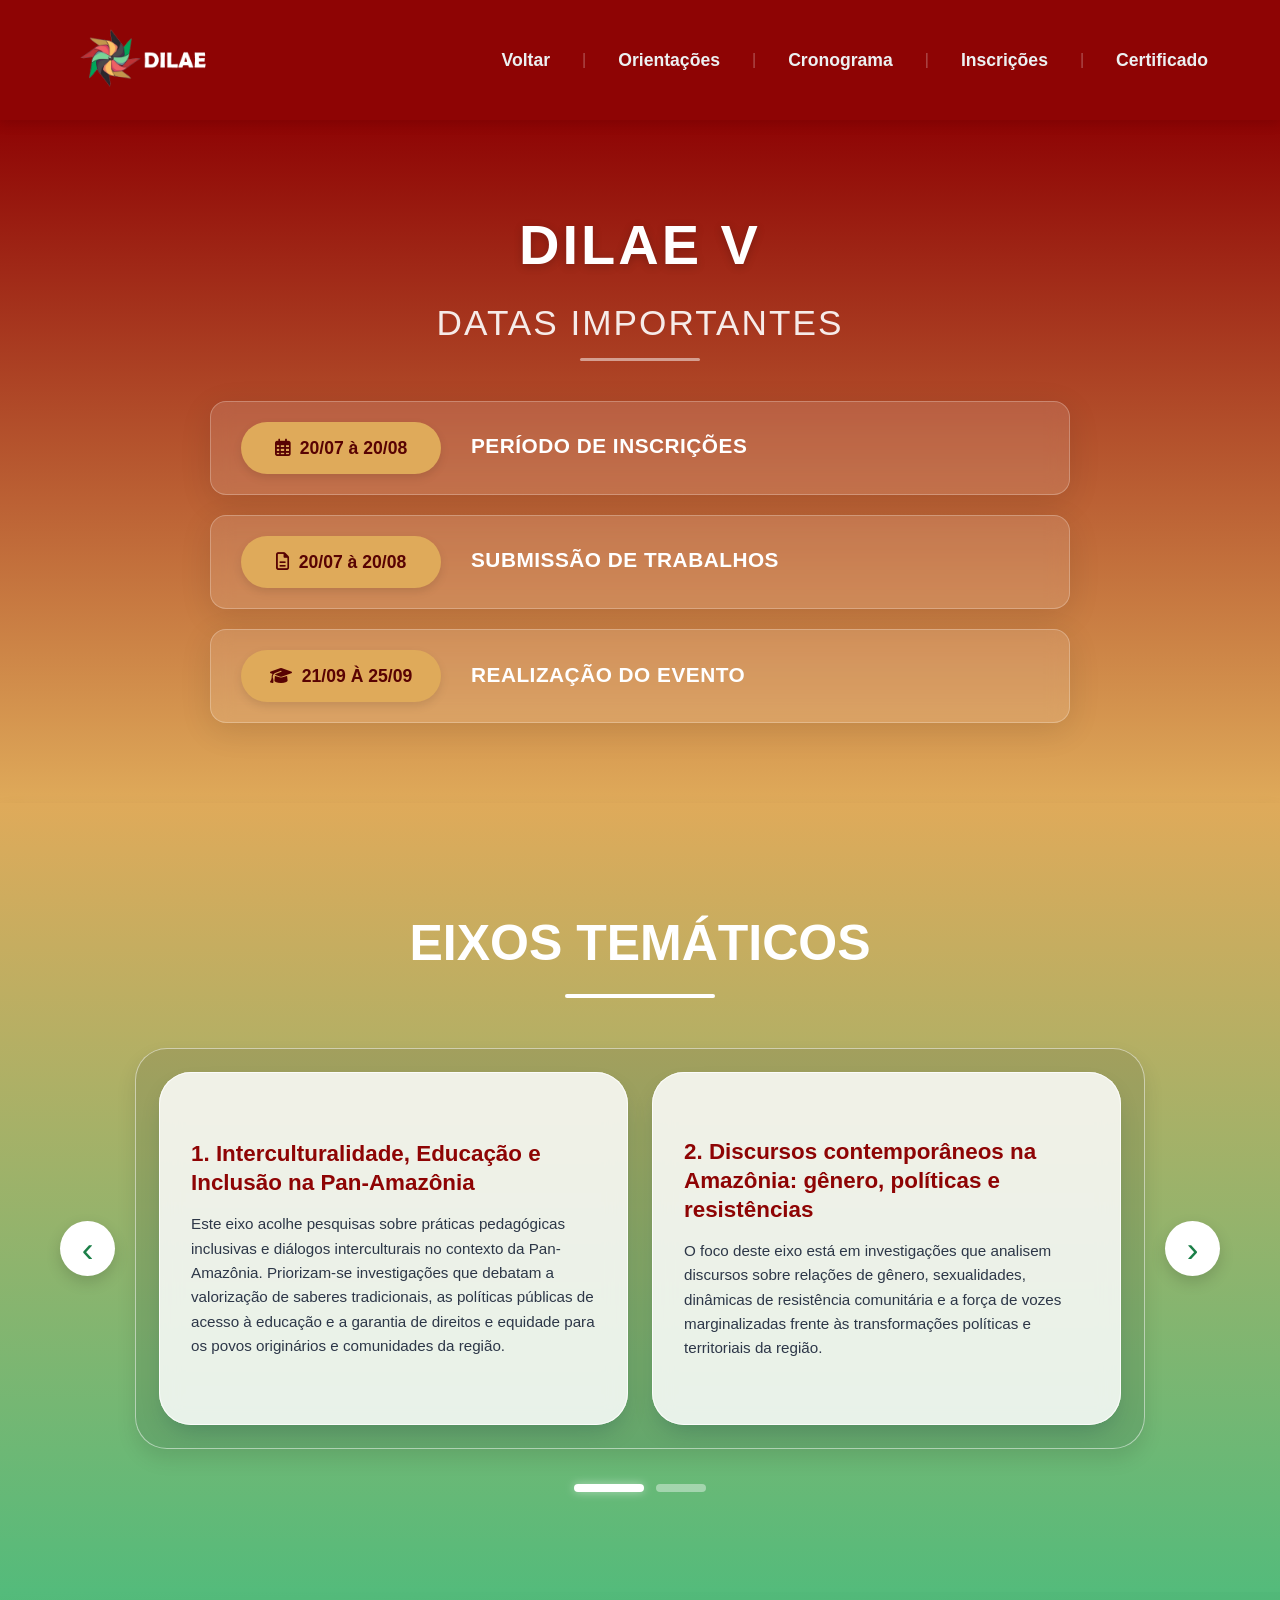
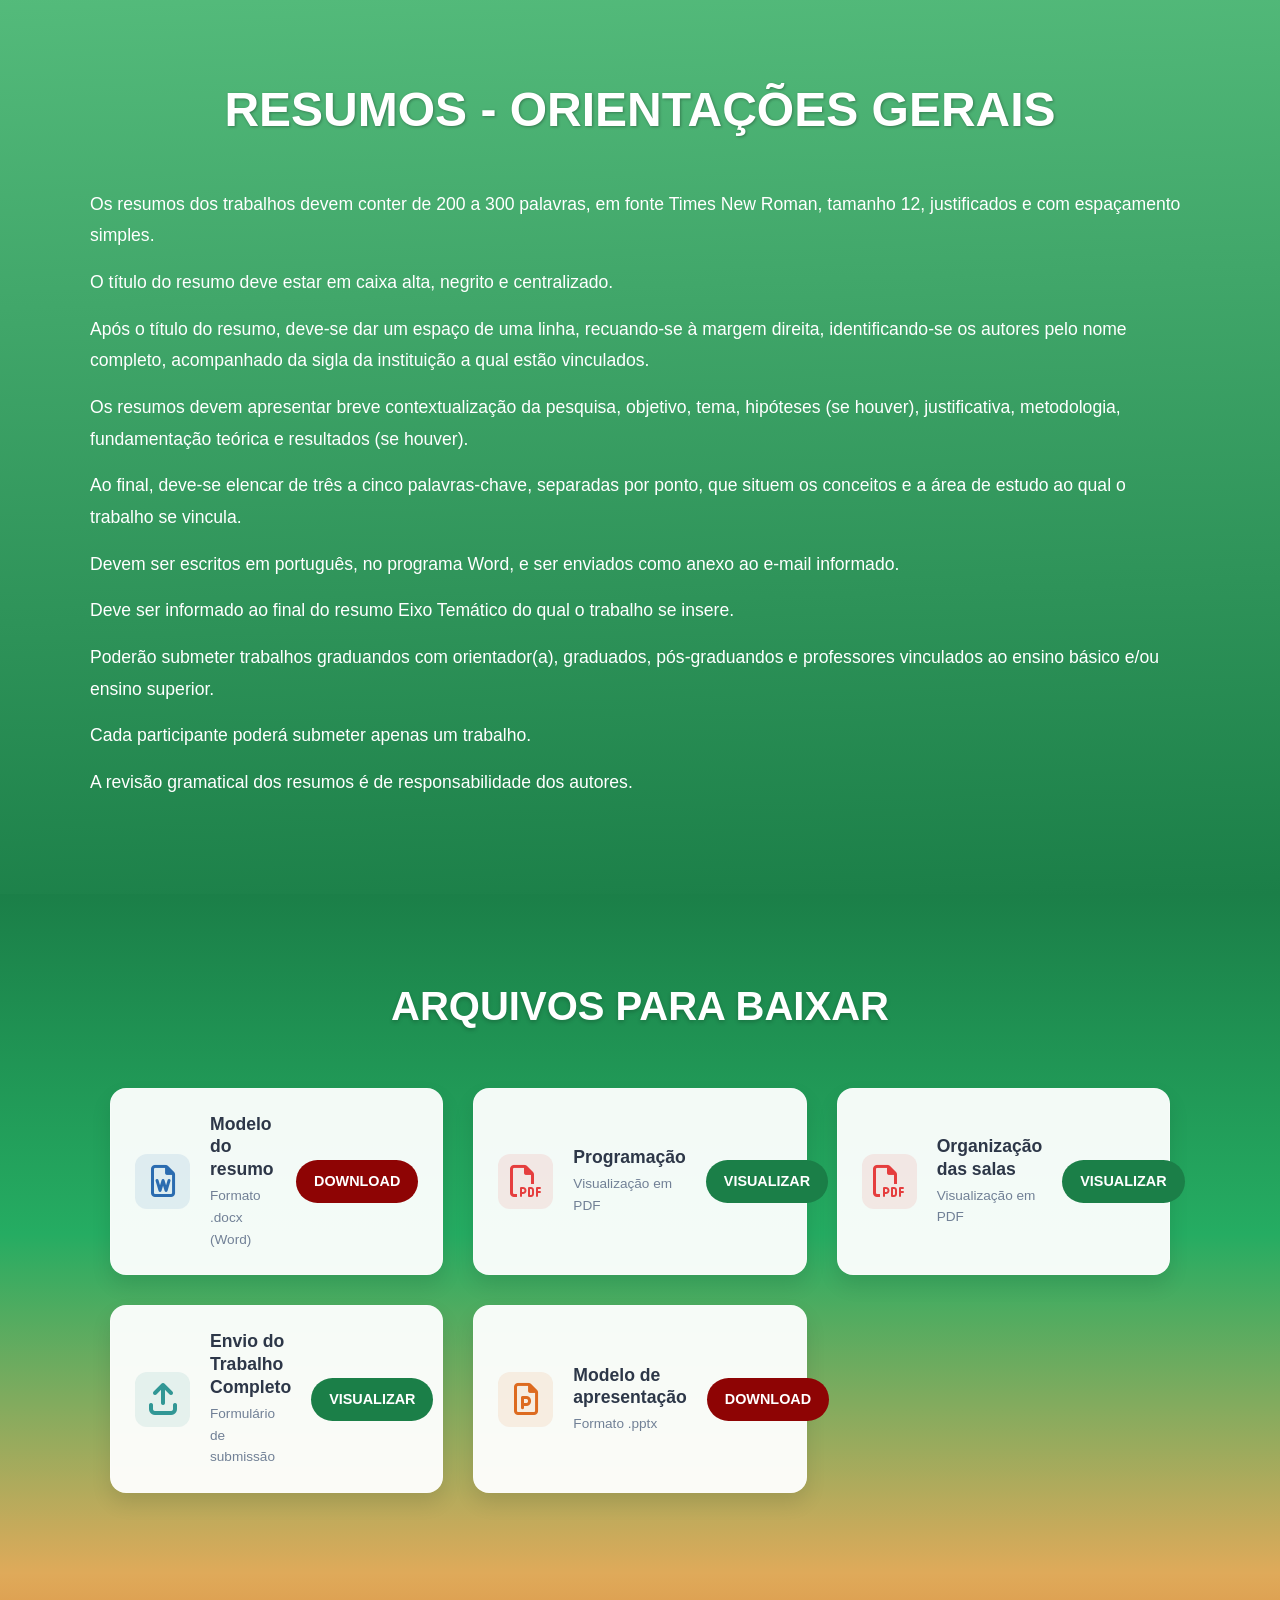
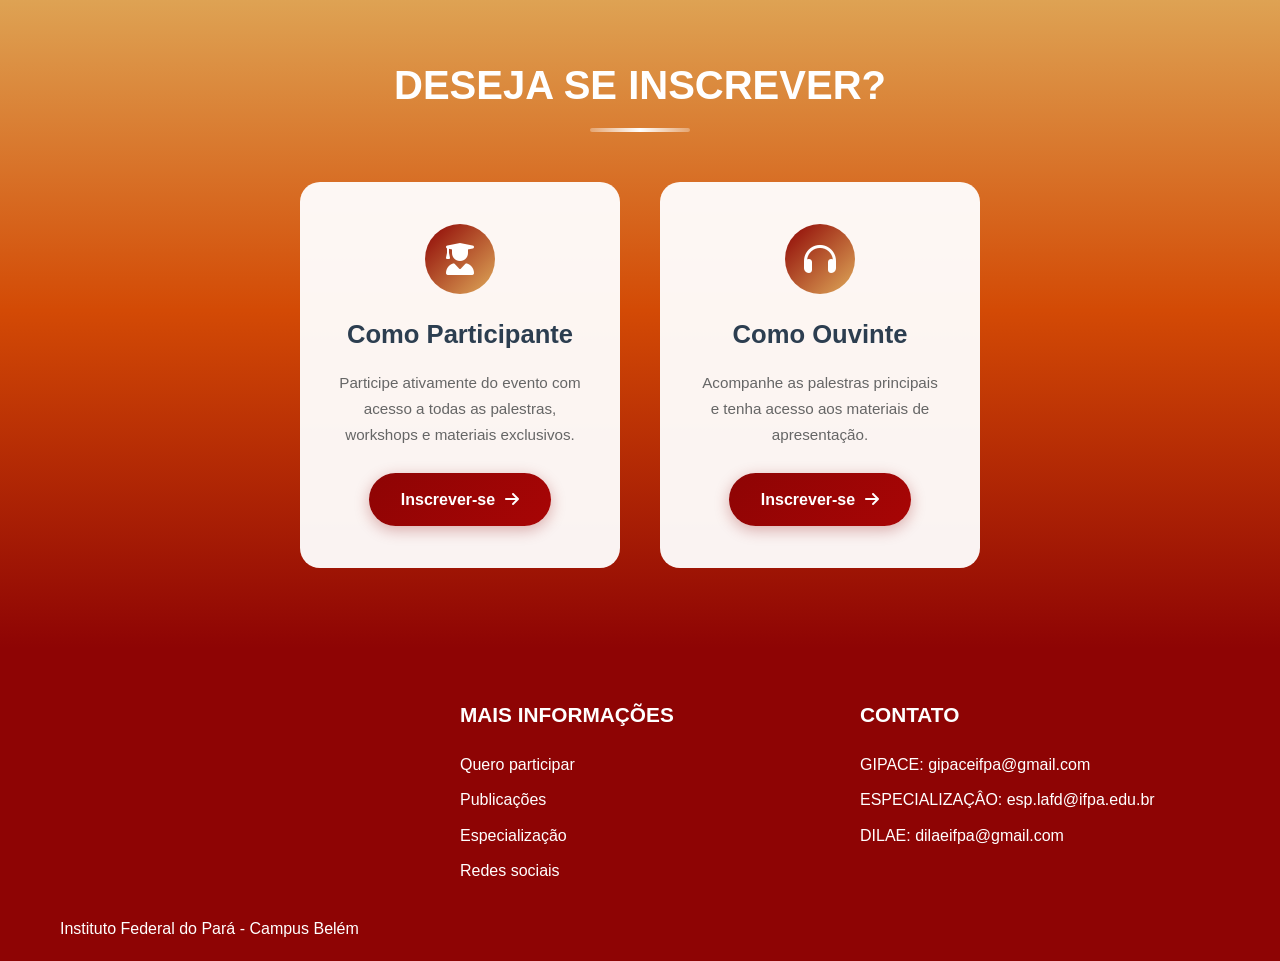
==== commit e4e0e881: "Add files via upload" ====
--- a/detalhes.html
+++ b/detalhes.html
@@ -71,7 +71,7 @@
                 <div class="cronograma-item">
                     <div class="cronograma-badge destaque">
                         <i class="fa-regular fa-calendar-days"></i>
-                        <span class="cronograma-data">20/07 à 29/08</span>
+                        <span class="cronograma-data">20/07 à 20/08</span>
                     </div>
                     <div class="cronograma-descricao">
                         <h3>PERÍODO DE INSCRIÇÕES</h3>
@@ -81,7 +81,7 @@
                 <div class="cronograma-item">
                     <div class="cronograma-badge destaque">
                         <i class="fa-regular fa-file-lines"></i>
-                        <span class="cronograma-data">20/07 à 29/08</span>
+                        <span class="cronograma-data">20/07 à 20/08</span>
                     </div>
                     <div class="cronograma-descricao">
                         <h3>SUBMISSÃO DE TRABALHOS</h3>
@@ -171,12 +171,12 @@
             
             <div class="arquivos-grid">
                 <div class="arquivo-card">
-                    <div class="card-icon pdf">
-                        <i class="fa-regular fa-file-pdf"></i>
-                    </div>
-                    <div class="card-info">
-                        <h3>1° Circular</h3>
-                        <p>Visualização em PDF</p>
+                    <div class="card-icon docx">
+                        <i class="fa-regular fa-file-word"></i>
+                    </div>
+                    <div class="card-info">
+                        <h3>Modelo do resumo</h3>
+                        <p>Formato .docx (Word)</p>
                     </div>
                     <a href="V DILAE 2026_Primeira circular_regras de submissã_260729_151312.pdf" class="btn-download">DOWNLOAD</a>
                 </div>
@@ -247,7 +247,7 @@
                     </div>
                     <h3>Como Ouvinte</h3>
                     <p>Acompanhe as palestras principais e tenha acesso aos materiais de apresentação.</p>
-                    <a href="https://forms.gle/Tiye6kiETq65263W9" class="btn-inscricao">Inscrever-se <i class="fas fa-arrow-right"></i></a>
+                    <a href="#" class="btn-inscricao">Inscrever-se <i class="fas fa-arrow-right"></i></a>
                 </div>
             </div>
         </div>
@@ -281,4 +281,4 @@
 
     <script src="detalhe.js"></script>
 </body>
-</html>
+</html>
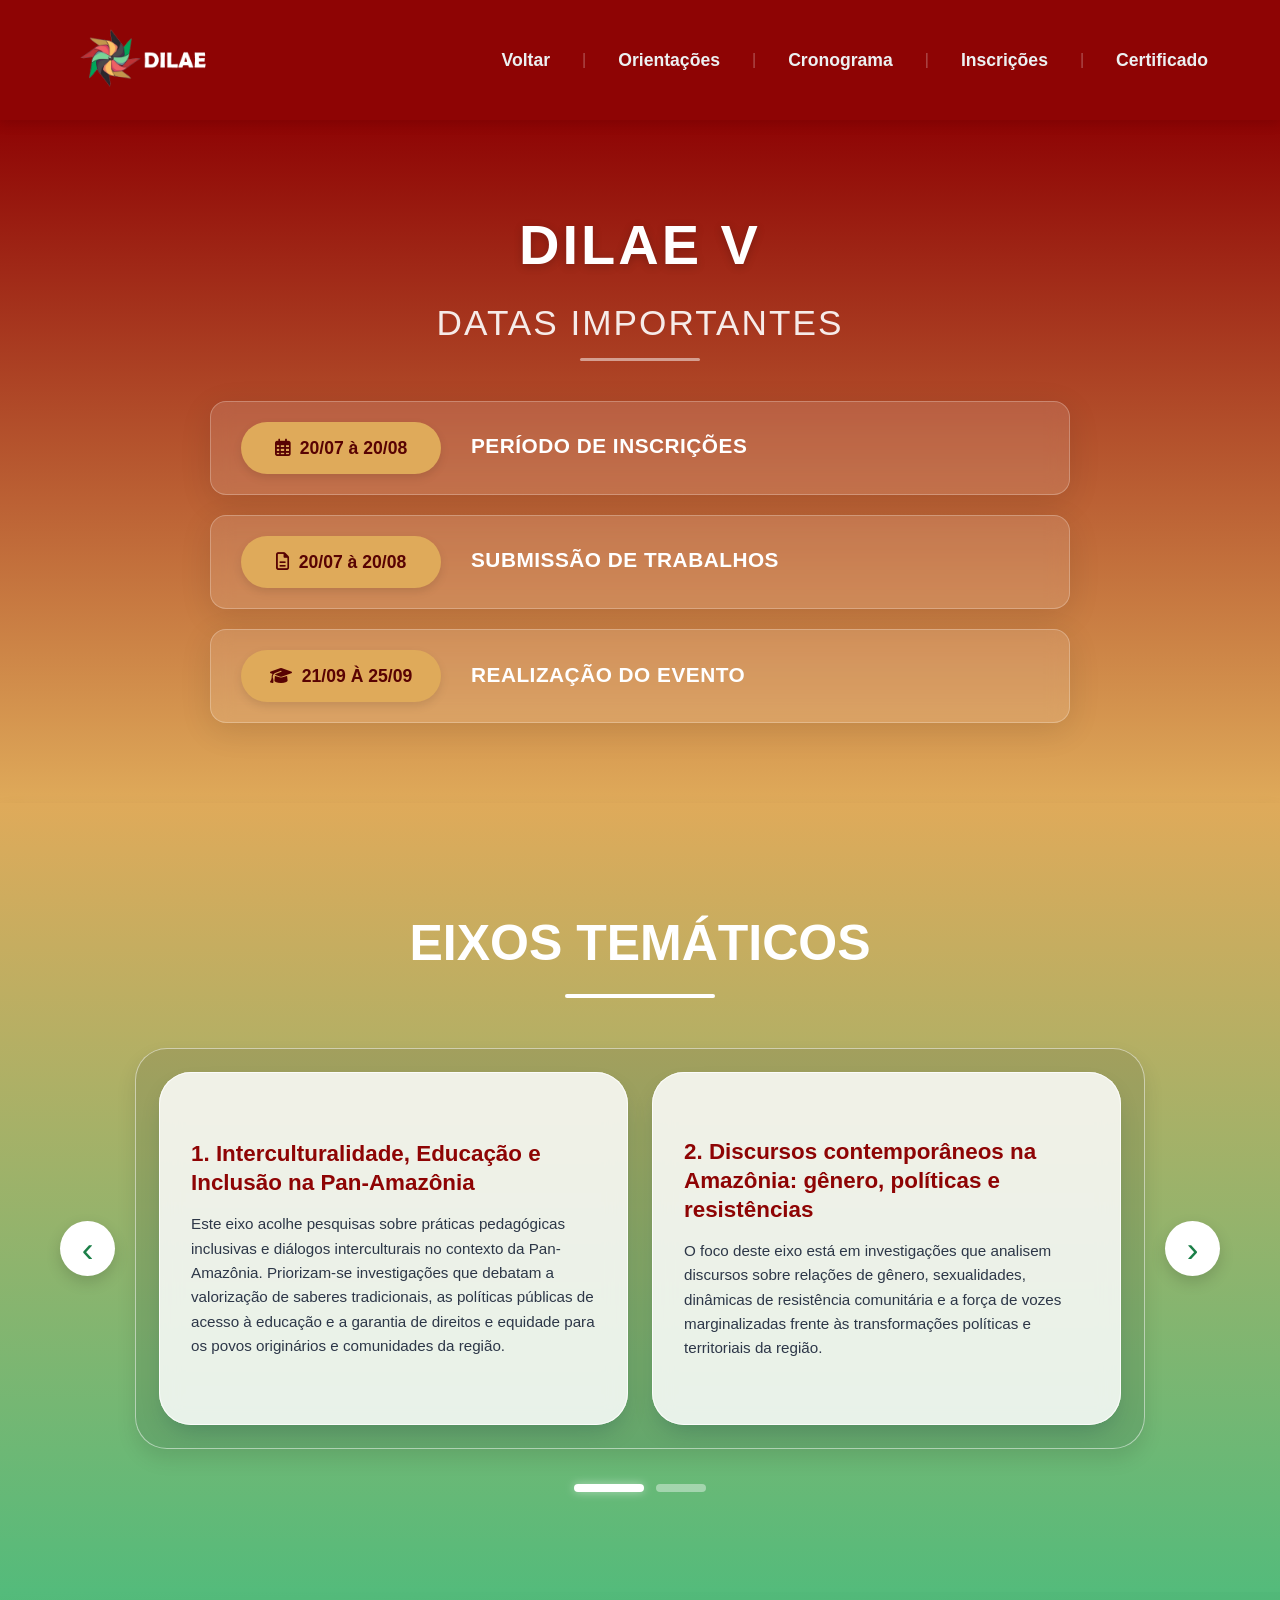
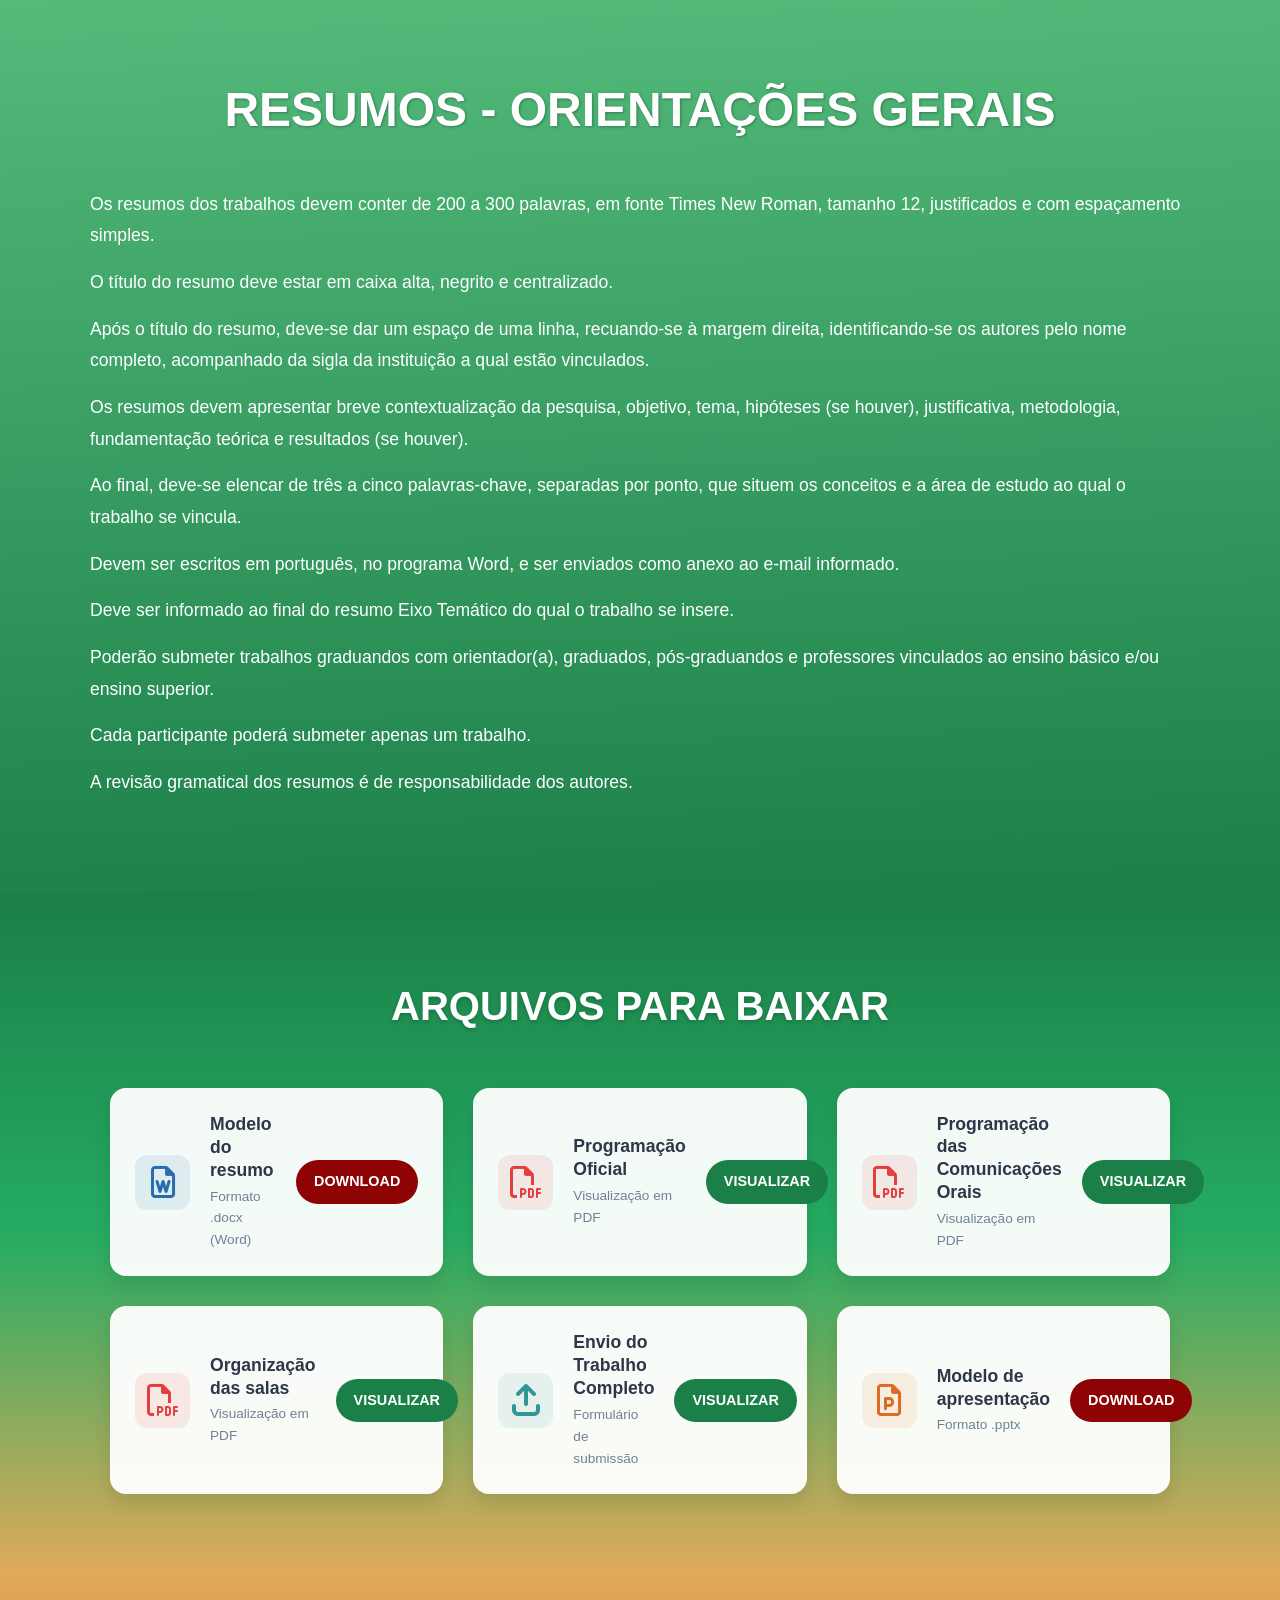
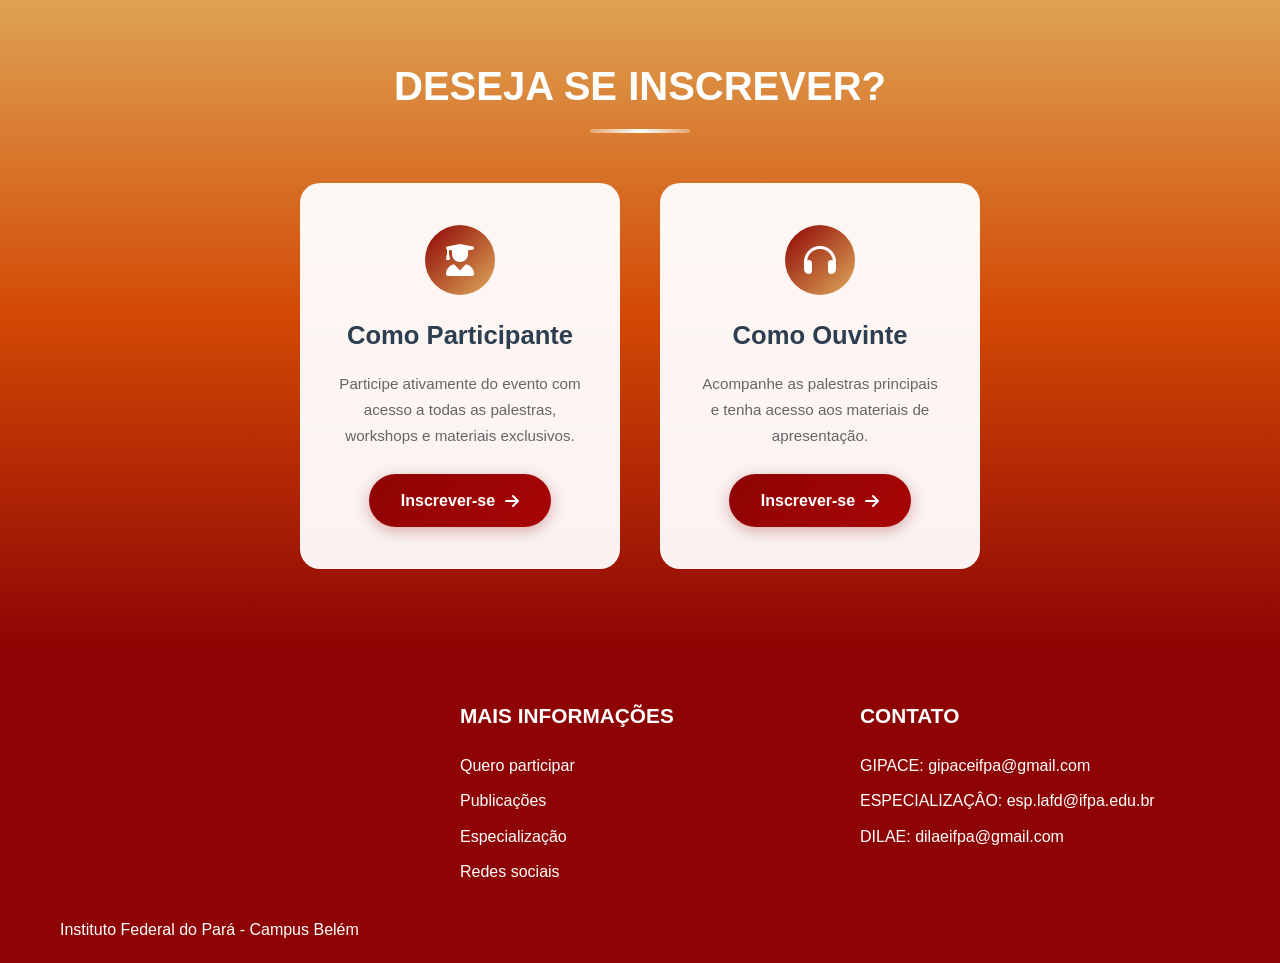
==== commit a56c99cf: "Add files via upload" ====
--- a/detalhes.html
+++ b/detalhes.html
@@ -186,10 +186,22 @@
                         <i class="fa-regular fa-file-pdf"></i>
                     </div>
                     <div class="card-info">
-                        <h3>Programação</h3>
+                        <h3>Programação Oficial</h3>
                         <p>Visualização em PDF</p>
                     </div>
-                    <a href="Programação IV DILAE.pdf" target="_blank" class="btn-visualizar">VISUALIZAR</a>
+                    <a href="Programação oficial _ V DILAE _2026_260915_172336.pdf" target="_blank" class="btn-visualizar">VISUALIZAR</a>
+                </div>
+
+                
+                <div class="arquivo-card">
+                    <div class="card-icon pdf">
+                        <i class="fa-regular fa-file-pdf"></i>
+                    </div>
+                    <div class="card-info">
+                        <h3>Programação das Comunicações Orais</h3>
+                        <p>Visualização em PDF</p>
+                    </div>
+                    <a href="Programação das Comunicações Orais _ V DILAE _2026_260915_172336.pdf" target="_blank" class="btn-visualizar">VISUALIZAR</a>
                 </div>
 
                 <div class="arquivo-card">
